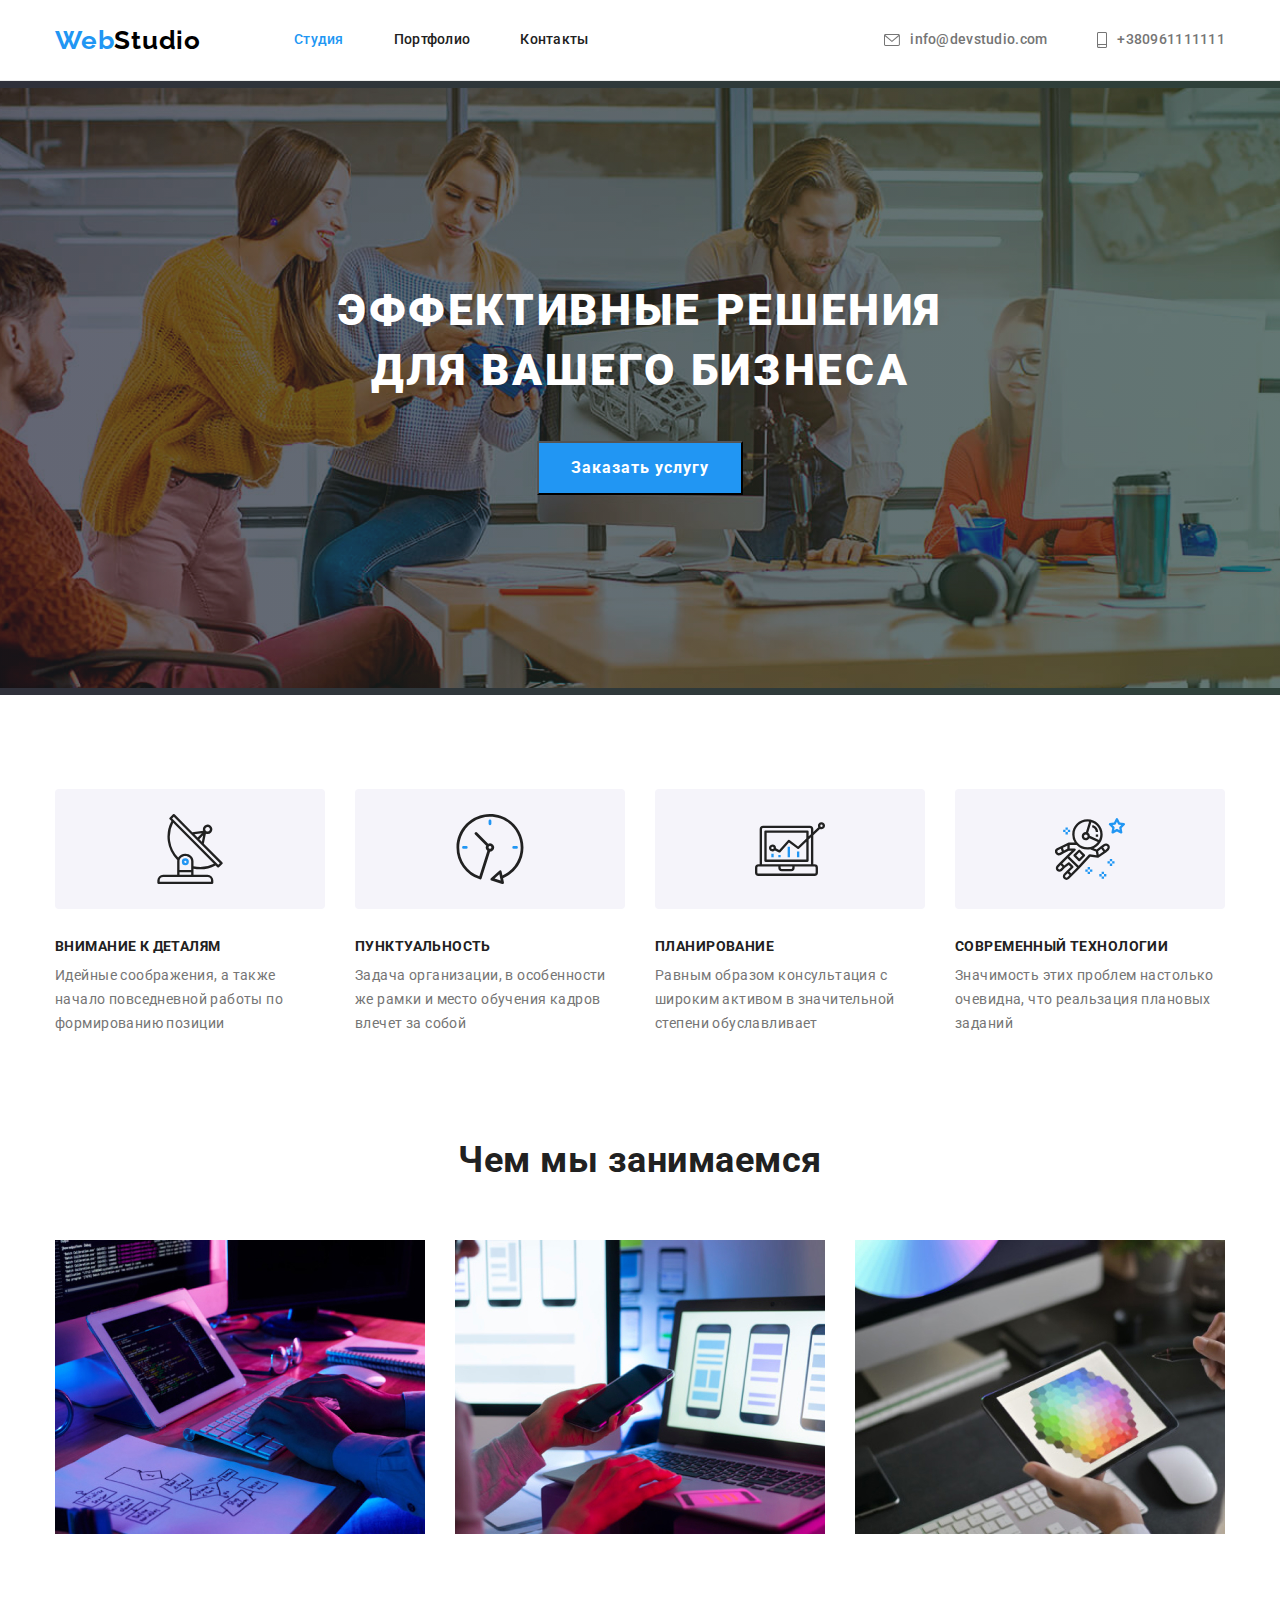
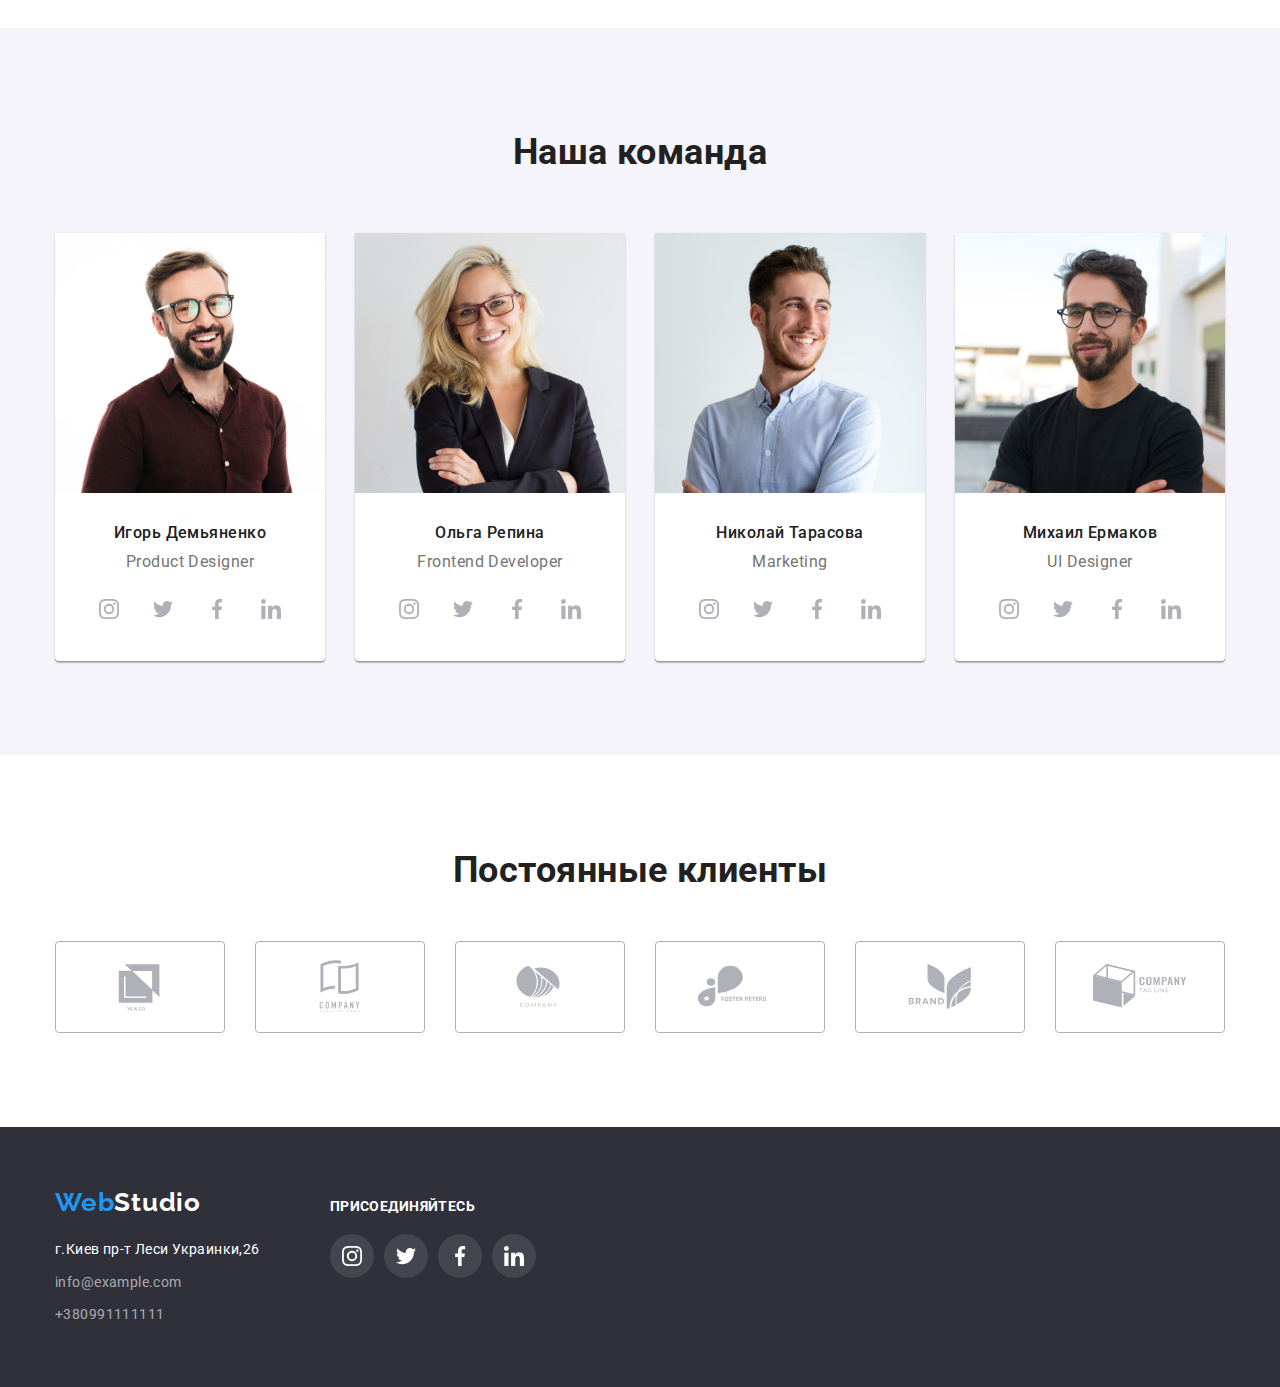
==== index.html @ 63333913 "создал 5-й" ====
<!DOCTYPE html>
<html lang="ru">

<head>
    <meta charset="UTF-8">
    <meta http-equiv="X-UA-Compatible" content="IE=edge">
    <meta name="viewport" content="width=device-width, initial-scale=1.0">
    <title>WebStudio</title>
    <link rel="preconnect" href="https://fonts.googleapis.com">
    <link rel="preconnect" href="https://fonts.gstatic.com" crossorigin>
    <link
        href="https://fonts.googleapis.com/css2?family=Raleway:wght@700&family=Roboto:wght@400;500;700;900&display=swap"
        rel="stylesheet">
    <link rel="stylesheet" href="https://cdn.jsdelivr.net/npm/modern-normalize@1.1.0/modern-normalize.min.css">
    <link rel="stylesheet" href="./CSS/styles.css">
</head>

<body>
    <header class="header">
        <div class="container page-header">
            <nav class="nav">
                <a href="./index.html" class="logo" class="link"><span class="logo-accept">Web</span><span>Studio</span>
                </a>
                <ul class="nav-list-list" class="list-list">
                    <li class=" nav-item">
                        <a class="nav-link current link" href="./index.html" class="link">Студия</a></li>
                    <li class="nav-item">
                        <a class="nav-link link" href="./portfolio.html" class="link">Портфолио</a></li>
                    <li class="nav-item">
                        <a class="nav-link link" href="" class="link">Контакты</a></li>
                </ul>
            </nav>

            <ul class="header-contact-list">
                <li class="header-contact-item">
                    <a class="header-mail link" href="maito:info@devstudio.com" class="link">
                        <svg class="thumb-icons" width="16" height="12">
                            <use class="thumb-icons-list" href="./images/icons.svg#icon-envelope-hover">
                            </use>
                        </svg>
                        info@devstudio.com
                    </a>
                </li>
                <li class="header-contact-item">
                    <a class="header-phone link" href="tel:+380961111111" class="link">
                        <svg class="thumb-icons" width="10" height="16">
                            <use class="thumb-icons-list" href="./images/icons.svg#icon-smartphone"></use>
                        </svg>
                        +380961111111
                    </a>
                </li>
            </ul>
        </div>
    </header>
    <main class="main">
        <section class="hero">
            <div class="container">
                <h1 class="hero-title">ЭФФЕКТИВНЫЕ РЕШЕНИЯ<br> ДЛЯ ВАШЕГО БИЗНЕСА</h1>
                <button class=" hero-button" type="button">Заказать услугу</button>
            </div>
        </section>
        <section class="section">
            <div class="container">
                <h2 hidden>Наши преимущества</h2>
                <ul class="features-list list">
                    <li class="feature-item">
                        <div class="feature-thumb">
                            <svg class="feature-icons" width="70" height="70">
                                <use href="./images/icons.svg#icon-antenna"></use>
                            </svg>
                        </div>
                        <h3 class=" features-title">ВНИМАНИЕ К ДЕТАЛЯМ</h3>
                        <p class="feature-text">Идейные соображения, а также начало повседневной
                            работы по
                            формированию
                            позиции</p>
                    </li>
                    <li class="feature-item">
                        <div class="feature-thumb">
                            <svg class="feature-icons" width="70" height="70">
                                <use href="./images/icons.svg#icon-clock"></use>
                            </svg>
                        </div>
                        <h3 class="features-title">
                            ПУНКТУАЛЬНОСТЬ</h3>
                        <p class="feature-text">Задача организации, в особенности же рамки и место
                            обучения
                            кадров
                            влечет
                            за собой</p>
                    </li>
                    <li class="feature-item">
                        <div class="feature-thumb">
                            <svg class="feature-icons" width="70" height="70">
                                <use href="./images/icons.svg#icon-diagram"></use>
                            </svg>
                        </div>
                        <h3 class="features-title">
                            ПЛАНИРОВАНИЕ
                        </h3>
                        <p class="feature-text">Равным образом консультация с широким активом в
                            значительной
                            степени
                            обуславливает</p>
                    </li>
                    <li class="feature-item">
                        <div class="feature-thumb">
                            <svg class="feature-icons" width="70" height="70">
                                <use href="./images/icons.svg#icon-astronaut"></use>
                            </svg>
                        </div>
                        <h3 class="features-title">СОВРЕМЕННЫЙ
                            ТЕХНОЛОГИИ</h3>
                        <p class="feature-text">Значимость этих проблем настолько очевидна, что
                            реальзация
                            плановых
                            заданий
                        </p>
                    </li>
                </ul>
            </div>

        </section>
        <section class="section services">
            <div class="container">
                <h2 class="services-title">Чем мы занимаемся</h2>
                <ul class="services-list list">
                    <li class="services-item">
                        <img class="services-pic" src="./images/img (1).jpg" alt="Программирование" width="370">
                    </li>
                    <li class="services-item">
                        <img class="services-pic" src="./images/img (2).jpg" alt="Мобильные приложения" width="370">
                    </li>
                    <li class="services-item">
                        <img class="services-pic" src="./images/img (3).jpg" alt="Графический дизайн" width="370">
                    </li>
                </ul>
            </div>
        </section>
        <section class="team section">
            <div class="container">
                <h2 class="team-title">Наша команда</h2>
                <ul class="team-list list">
                    <li class="team-iteam">
                        <img class="team-pic" src="./images/img (4).jpg" alt="Игорь Демьяненко" width="270">
                        <div class="worker">
                            <h3 class="team-names">Игорь Демьяненко</h3>
                            <p class="team-text">Product Designer</p>
                            <ul class="worker-media">
                                <li class="worker-media-list">
                                    <a class="worker-media-list-icon" href="">
                                        <svg class="worker-icon" width="20" height="20">
                                            <use href="./images/icons.svg#icon-instagram-2-3"></use>
                                        </svg> </a> </li>
                                <li class="worker-media-list">
                                    <a class="worker-media-list-icon" href="">
                                        <svg class="worker-icon" width="20" height="20">
                                            <use href="./images/icons.svg#icon-twitter"></use>
                                        </svg>
                                    </a>
                                </li>
                                <li class="worker-media-list">
                                    <a class="worker-media-list-icon" href="">
                                        <svg class="worker-icon" width="20" height="20">
                                            <use href="./images/icons.svg#icon-facebook-1"></use>
                                        </svg>
                                    </a>
                                </li>
                                <li class="worker-media-list">
                                    <a class="worker-media-list-icon" href="">
                                        <svg class="worker-icon" width="20" height="20">
                                            <use href="./images/icons.svg#icon-linkedin"></use>
                                        </svg>
                                    </a>
                            </ul>
                        </div>
                    </li>
                    <li class="team-iteam">
                        <img class="team-pic" src="./images/img (5).jpg" alt="Ольга Репина" width="270">
                        <div class="worker">
                            <h3 class="team-names">Ольга Репина</h3>
                            <p class="team-text">Frontend Developer</p>
                            <ul class="worker-media">
                                <li class="worker-media-list">
                                    <a class="worker-media-list-icon" href="">
                                        <svg class="worker-icon" width="20" height="20">
                                            <use href="./images/icons.svg#icon-instagram-2-3"></use>
                                        </svg>
                                    </a>
                                </li>
                                <li class="worker-media-list">
                                    <a class="worker-media-list-icon" href="">
                                        <svg class="worker-icon" width="20" height="20">
                                            <use href="./images/icons.svg#icon-twitter""></use>
                                        </svg>
                                    </a>
                                </li>
                                <li class=" worker-media-list">
                                                <a class="worker-media-list-icon" href="">
                                                    <svg class="worker-icon" width="20" height="20">
                                                        <use href="./images/icons.svg#icon-facebook-1"></use>
                                                    </svg>
                                                </a>
                                </li>
                                <li class="worker-media-list">
                                    <a class="worker-media-list-icon" href="">
                                        <svg class="worker-icon" width="20" height="20">
                                            <use href="./images/icons.svg#icon-linkedin""></use>
                                    </svg>
                                </a>
                                </li>
                            </ul>
                        </div>
                    
                    <li class=" team-iteam">
                                                <img class="team-pic" src="./images/img (6).jpg" alt="Николай Тарасова"
                                                    width="270">
                                                <div class="worker">
                                                    <h3 class="team-names">Николай Тарасова</h3>
                                                    <p class="team-text">Marketing</p>
                                                    <ul class="worker-media">
                                                        <li class="worker-media-list">
                                                            <a class="worker-media-list-icon" href="">
                                                                <svg class="worker-icon" width="20" height="20">
                                                                    <use href="./images/icons.svg#icon-instagram-2-3">
                                                                    </use>
                                                                </svg>
                                                            </a>
                                                        </li>
                                                        <li class="worker-media-list">
                                                            <a class="worker-media-list-icon" href="">
                                                                <svg class="worker-icon" width="20" height="20">
                                                                    <use href="./images/icons.svg#icon-twitter""></use>
                                        </svg>
                                    </a>
                                </li>
                                <li class=" worker-media-list">
                                                                        <a class="worker-media-list-icon" href="">
                                                                            <svg class="worker-icon" width="20"
                                                                                height="20">
                                                                                <use
                                                                                    href="./images/icons.svg#icon-facebook-1">
                                                                                </use>
                                                                            </svg>
                                                                        </a>
                                                        </li>
                                                        <li class="worker-media-list">
                                                            <a class="worker-media-list-icon" href="">
                                                                <svg class="worker-icon" width="20" height="20">
                                                                    <use href="./images/icons.svg#icon-linkedin""></use>
                                    </svg>
                                </a>
                            </ul>
                        </div>
                    </li>
                    <li class=" team-iteam">
                                                                        <img class="team-pic" src="./images/img (7).jpg"
                                                                            alt="Михаил Ермаков" width="270">
                                                                        <div class="worker">
                                                                            <h3 class="team-names">Михаил Ермаков</h3>
                                                                            <p class="team-text">UI Designer</p>
                                                                            <ul class="worker-media">
                                                                                <li class="worker-media-list">
                                                                                    <a class="worker-media-list-icon"
                                                                                        href="">
                                                                                        <svg class="worker-icon"
                                                                                            width="20" height="20">
                                                                                            <use
                                                                                                href="./images/icons.svg#icon-instagram-2-3">
                                                                                            </use>
                                                                                        </svg>
                                                                                    </a>
                                                                                </li>
                                                                                <li class="worker-media-list">
                                                                                    <a class="worker-media-list-icon"
                                                                                        href="">
                                                                                        <svg class="worker-icon"
                                                                                            width="20" height="20">
                                                                                            <use href="./images/icons.svg#icon-twitter""></use>
                                        </svg>
                                    </a>
                                </li>
                                <li class=" worker-media-list">
                                                                                                <a class="worker-media-list-icon"
                                                                                                    href="">
                                                                                                    <svg class="worker-icon"
                                                                                                        width="20"
                                                                                                        height="20">
                                                                                                        <use
                                                                                                            href="./images/icons.svg#icon-facebook-1">
                                                                                                        </use>
                                                                                                    </svg>
                                                                                                </a>
                                                                                </li>
                                                                                <li class="worker-media-list">
                                                                                    <a class="worker-media-list-icon"
                                                                                        href="">
                                                                                        <svg class="worker-icon"
                                                                                            width="20" height="20">
                                                                                            <use
                                                                                                href="./images/icons.svg#icon-linkedin">
                                                                                            </use>
                                                                                        </svg>
                                                                                    </a>
                                                                            </ul>
                                                                        </div>
                                                        </li>
                                                    </ul>
                                                </div>
        </section>
        <section class="clients">
            <div class="container">
                <h2 class="clients-title">Постоянные клиенты</h2>
                <ul class="clients-list">
                    <li class="clients-logo">
                        <a class="clients-logo-icon" href="">
                            <svg class="clients-logo-icons" width="106" height="60">
                                <use href="./images/icons.svg#icon-Logo-1"></use>
                            </svg>
                        </a>
                    </li>
                    <li class="clients-logo">
                        <a class="clients-logo-icon" href="">
                            <svg class="clients-logo-icons" width="106" height="60">
                                <use href="./images/icons.svg#icon-Logo-2"></use>
                            </svg>
                        </a>
                    </li>

                    <li class="clients-logo">
                        <a class="clients-logo-icon" href="">
                            <svg class="clients-logo-icons" width="106" height="60">
                                <use href="./images/icons.svg#icon-Logo-3"></use>
                            </svg>
                        </a>
                    </li>
                    <li class="clients-logo">
                        <a class="clients-logo-icon" href="">
                            <svg class="clients-logo-icons" width="106" height="60">
                                <use href="./images/icons.svg#icon-Logo-4"></use>
                            </svg>
                        </a>
                    </li>
                    <li class="clients-logo">
                        <a class="clients-logo-icon" href="">
                            <svg class="clients-logo-icons" width="106" height="60">
                                <use href="./images/icons.svg#icon-Logo-5"></use>
                            </svg>
                        </a>
                    </li>
                    <li class="clients-logo">
                        <a class="clients-logo-icon" href="">
                            <svg class="clients-logo-icons" width="106" height="60">
                                <use href="./images/icons.svg#icon-Logo-6"></use>
                            </svg>
                        </a>
                    </li>
                </ul>
            </div>
        </section>
    </main>
    <footer class="footer">
        <div class="container footer-container">
            <div class="adress">
                <a class="footer-logo" href="./index.html" class="logo"><span class="logo-accept">Web</span><span
                        class="Studio">Studio</span>
                </a>
                <address class="footer-adress">
                    <ul class="footer-list">
                        <li class="footer-item">
                            <a class="footer-adress-link"
                                href="https://www.google.com/maps/search/%D0%BF%D1%80%D0%BE%D1%81%D0%BF%D0%B5%D0%BA%D1%82+%D0%BB%D0%B5%D1%81%D0%B8+%D1%83%D0%BA%D1%80%D0%B0%D0%B8%D0%BD%D0%BA%D0%B8+26/@50.4728094,30.4184101,12z/data=!3m1!4b1">г.Киев
                                пр-т Леси Украинки,26
                            </a>
                        </li>
                        <li class="footer-item">
                            <a class="footer-mail-link" href="mailto:info@example.com">info@example.com
                            </a>
                        </li>
                        <li class="footer-item"><a class="footer-tel-link" href="tel:+380991111111">+380991111111</a>
                        </li>
                    </ul>
                </address>
            </div>
            <div class="social-footer">
                <h3 class="footer-join">ПРИСОЕДИНЯЙТЕСЬ </h3>
                <ul class="socials-footer-list">
                    <li class="social-footer-iteam">
                        <a class="social-footer-link link" href="">
                            <svg class="footer-icon" width="20" height="20">
                                <use href="./images/icons.svg#icon-instagram-2-4"></use>
                            </svg>
                        </a>
                    </li>
                    <li class="social-footer-iteam">
                        <a class="social-footer-link link" href="">
                            <svg class="footer-icon" width="20" height="20">
                                <use href="./images/icons.svg#icon-twitter-1-5"></use>
                            </svg>
                        </a>
                    </li>
                    <li class="social-footer-iteam">
                        <a class="social-footer-link link" href="">
                            <svg class="footer-icon" width="20" height="20">
                                <use href="./images/icons.svg#icon-facebook"></use>
                            </svg>
                        </a>
                    </li>
                    <li class="social-footer-iteam ">
                        <a class="social-footer-link link" href="">
                            <svg class="footer-icon" width="20" height="20">
                                <use href="./images/icons.svg#icon-linkedin-1-4"></use>
                            </svg>
                        </a>
                    </li>
                </ul>
            </div>
        </div>
    </footer>
</body>

</html>
---- CSS/styles.css ----
:root{
        /* Основные шрифты */
        --main-font: 'Roboto', sans-serif;
        --secondary-font: 'Raleway', sans-serif;

        /* Цвет текста */
        --primary-text-color: #212121;
        --secondary-text-color: #757575;
        --white-text-color: #ffffff;
        --footer-contacts-text: rgba(255, 255, 255, 0.6);
        --accent-text-color: #2196f3;

        /* Цвет фона */
        --background-color: #ffffff;
        --secondary-backgraund-color: #f5f4fa;
        --dark-background-color: #2f303a;
        --card-border: 1px solid #eeeeee;
        --card-list-gap: 15px;
    }


body {
   font-family: var(--main-font);
   font-size: 16px;
   line-height: 1.19;
   letter-spacing: 0.03em;
   color: var(--primary-text-color);
   background-color: var(--background-color);
}
.link:hover{
    color: var(--accent-text-color);
}

.container{
width: 1200px;
margin-right:auto;
margin-left: auto;
padding: 0 15px;
}

.hero{
    text-align: center;
    background-color: #2F303A;
    padding-top: 200px;
    padding-bottom: 200px;
    background-image: linear-gradient(to right, rgba(47, 48, 58, 0.4), rgba(47, 92, 58, 0.4)),
    url(../images/background.jpg);
    background-repeat: no-repeat;
    background-position: 50% 50%;
    max-width: 1600px;
    margin: 0 auto;
    background-size: auto;

}
p,
h1,
h2,
h3,
h4,
h5,
h6{
    margin: 0;
}
ul,
ol{
    margin: 0;
    padding: 0;    
    list-style: none;
}
.link:focus{
    color: var(--accent-text-color);
    ;
}
.link{
    text-decoration: none;
    }
  
.logo {
    font-family: Raleway;
    font-weight: 700;
    font-size: 26px;
    line-height: 1.19;
    text-decoration: none;
    letter-spacing: 0.03em;
   
    
    
}
.section{
    padding-top: 94px;
    padding-bottom: 94px;
}


.nav-link {
padding-top: 32px;
padding-bottom: 32px;
display: block;


color: var(--primary-text-color);

font-weight: 500;
font-size: 14px;
line-height: 1.14;
letter-spacing: 0.02em;


}

.current {
    color: var(--accent-text-color);
}

/* Контакты в хедере */
.header-phone,
.header-mail {
    font-weight: 500;
    font-size: 14px;
    line-height: 1.14;
    letter-spacing: 0.02em;
    color: var(--secondary-text-color);
    list-style-type: none;
    
}
.logo-accept{
    color: var(--accent-text-color);
}
.header-phone.link:hover
.header-phone.link:focus{
    color: var(--accent-text-color) ;
}
.hero-title {
    text-align: center;
    font-weight: 900;
    font-size: 44px;
    line-height: 1.36;

    /* or 136% */
    letter-spacing: 0.06em;
    

    color: #FFFFFF;
    margin-bottom: 40px;
}


.hero-button {
    font-family: inherit;
    font-weight: 700;
    font-size: 16px;
    line-height: 1.87;
    align-items: center;
    letter-spacing: 0.06em;
    color: var(--white-text-color);
    background-color: var(--accent-text-color);
    cursor: pointer;
    padding: 10px 32px;
    
    
   
}

.hero-button:hover {
    background-color: #188ce8;
    
}



.features-title {
   margin-bottom: 10px;
   margin-top: 0px;
   font-style: normal;
   font-weight: 700;
   font-size: 14px;
   line-height: 1.14;
   letter-spacing: 0.03em;
   text-transform: uppercase;

   
    color: var(--primary-text-color);
}

.feature-text {
    font-family: Roboto;
    font-style: normal;
    font-weight: normal;
    font-size: 14px;
    line-height: 1.71;
    /* or 171% */

    letter-spacing: 0.03em;

    

    color: var(--secondary-text-color);
}

.services-title,
.team-title {
    font-weight: 700;
    font-size: 36px;
    line-height: 1.67;
    text-align: center;
    color: var(--primary-text-color);
    margin-bottom: 50px;
}

.team-names {
    font-weight: 500;
    font-size: 16px;
    line-height: 1.19;
    text-align: center;
    letter-spacing: 0.03em;
}

.team-text {
    font-size: 16px;
    line-height: 19px;
    text-align: center;
    color: var(--secondary-text-color);
    letter-spacing: 0.03em;
    margin-bottom: 16px;
    margin-top: 10px;

}

/* Страница портфолио main */
/* Фильтр кнопки*/
.filter-button {
    padding: 6px 22px;
    border-radius: 4px;
    border: 0;
    font-family: inherit;
    font-weight: 500;
    font-size: 16px;
    line-height: 1.62;
    color: var(--primary-text-color);
    background-color: #f5f4fa;
    cursor: pointer;
    
}

.filter-button:hover,
.filter-button:focus {
    color: var(--white-text-color);
    background-color: var(--accent-text-color);
    box-shadow: 0px 3px 1px rgba(0, 0, 0, 0.1), 0px 1px 2px rgba(0, 0, 0, 0.08),
    0px 2px 2px rgba(0, 0, 0, 0.12);
}

/* Секция projects" */
.projects-title {
    font-weight: 700;
    font-size: 18px;
    line-height: 2;
    letter-spacing: 0.06em;
    color: var(--primary-text-color);
    margin-bottom: 4px;
    margin-top: 0px;
}

.projects-text {
    font-size: 16px;
    line-height: 1.87;
    color: var(--secondary-text-color);
}

.projects-title:hover,
.projects-text:hover,
.projects-title:focus,
.projects-text:focus {
    color: var(--accent-text-color);
}

.footer{
    background-color: #2F303A;
    padding-top: 60px;
    padding-bottom: 60px;
   
}
.footer-logo{
   font-family: Raleway;
   font-style: normal;
   font-weight: bold;
   font-size: 26px;
   line-height: 1.19;
   /* identical to box height */

   letter-spacing: 0.03em;
   text-decoration: none;
   
}
.footer-list{
    list-style: none;
}
.footer-item {
    font-size: 14px;
    line-height: 1.71;
    letter-spacing: 0.03em;

}
.footer-adress-link {
    font-family: Roboto;
    font-style: normal;
    font-weight: 400;
    font-size: 14px;
    line-height: 1.71;
    /* or 171% */

    letter-spacing: 0.03em;

    color: #FFFFFF;
    text-decoration: none;


}
.footer-mail-link {
   font-size: 14px;
   line-height: 1.71;
   letter-spacing: 0.03em;
   color: rgba(255, 255, 255, 0.6);
   text-decoration: none;
}
.footer-tel-link{
font-size: 14px;
line-height: 1.71;
letter-spacing: 0.03em;
color: rgba(255, 255, 255, 0.6);
text-decoration: none;


}
span{
    color: #000;
     var(--white-text-color)
}
.link{
   text-decoration: none;
}
.Studio{
    color: #FFFFFF;
}
.footer-adress{
    font-style: normal;
}
.header-contact-list{
    display: flex;
    
    margin-left: auto;
}
.projects-item-list
{
    list-style-type: none;
}
.nav-list-list{
    list-style-type: none;
    margin: 0px;
    padding: 0px;
    display: flex;
    margin-left: 93px;
    
}
.nav-list-list .nav-item{
    margin-right: 50px;
}
.nav-list-list .nav-item:last-child{
    margin-right: 0px;
}

.header-contact-list .header-contact-item + .header-contact-item{
    margin-left: 50px;
}
.nav{
    display: flex;
    align-items: center;
}

.header {
    border-bottom: 1px solid #ececec;
    

}
.page-header{
    display: flex;
    align-items: center;
    
}

.features-list{
    display: flex;
   
    
}
.services-list{
    display: flex;
}
.team-list{
   display: flex;
     
}
.services-item{
    margin-right: 30px;
}
.services-item:last-child{
    margin-right: 0px;
}
.team-iteam {
    margin-right: 30px;
    margin-left: 0px;
    background-color: #fff;
    box-shadow: 0px 1px 3px rgb(0 0 0 / 12%), 0px 1px 1px rgb(0 0 0 / 14%), 0px 2px 1px rgb(0 0 0 / 20%);
    border-radius: 0px 0px 4px 4px;
    

}
.flex-elements{
    display: flex;
}


.projects-item {
    margin-right: 30px;
    margin-bottom: 30px;
    }

.projects-item:nth-child(3n) {
    margin-right: 0;
}
.filter-list {
    display: flex;
    justify-content: center;
    margin-bottom: 50px;
    
}

.feature-item{
    margin-right: 30px;
    width: 270px;
}

.feature-item:last-child{
    margin-right: 0px;
}
.services{
    padding-top: 0;
}
img{
    display: block;
    max-width: 100%;
    height: auto;
}
.team{
    background-color: #F5F4FA;
}
.team-iteam:last-child{
    margin-right: 0px
}
.projects{
    display: flex;
    flex-wrap: wrap;
}
.worker{
    padding-top: 30px;
    padding-bottom: 30px;
}

.team-names {
    
    text-align: center;
}
.footer-item{
    margin-bottom: 9px;
}
.footer-item:last-child{
    margin-bottom: 0px;
}
footer a.footer-logo {
    display: block;

    margin-bottom: 20px;
    margin-right: 0;
}
.filter-iteam{
    margin-right: 8px;
}

.projects-item:nth-last-child(-n+3){
    margin-bottom: 0px;
}
.thumb-icons {
    margin-right: 10px;
    fill: currentColor;
}
.thumb {
    display: flex;
    align-items: center;
    padding-left: 100px;
    padding-right: 100px;
    margin-top: 0px;
    margin-bottom: 30px;
    background: #F5F4FA;
    border-radius: 4px;
    width: 270px;
    height: 120px;
    left: 1115px;

}
.thumb-icons {
    justify-content: center;
}


.footer-join{
  font-family: 'Roboto';
  font-style: normal;
  font-weight: 700;
  font-size: 14px;
  line-height: 1.1;
  letter-spacing: 0.03em;
  margin-bottom: 20px;
  color: #FFFFFF;
  text-transform: uppercase;
  
}

.worker-media-list:last-child{
    margin-right: 0;
}
.worker-media-list{
    width: 44px;
    height: 44px;
    margin-right: 10px;
    
}
.worker-media{
    display: flex;
    justify-content: center;
    padding-bottom: 30px;
    width: 100%;
    border-radius: 50%;
    background-position: center;
    background-size: 20px;
    padding: 0;
    }

.worker{
    padding-top: 30px;
}
.clients {
    text-align: center;
    padding-top: 94px;
    padding-bottom: 94px;
}
.clients-list {
    display: flex;
    justify-content: center;
    padding-left: 0;
    margin-top: 0;
    margin-bottom: 0;
}

.clients-logo {
    width: 170px;
    height: 92px;
    margin-right: 30px;
    list-style: none;
}

.clients-logo:last-child {
    margin: 0;
}

.clients-logo-icon {
    display: flex;
    align-items: center;
    justify-content: center;
    border: 1px solid #afb1b8;
    border-radius: 4px;
    width: 100%;
    height: 100%;
    fill: #afb1b8;
}

.clients-logo-icon:hover ,
.clients-logo-icon:focus {
  fill: var(--accent-text-color);
  border: 1px solid var(--accent-text-color);
  border-color: var(--accent-text-color);
}

.clients-logo:focus {
    fill: var(--accent-text-color);
  border: 1px solid var(--accent-text-color);
  border-color: var(--accent-text-color);
}
.clients-title{
       margin-bottom: 50px;
       font-weight: 700;
       font-size: 36px;
       line-height: 1.17;
}
.worker-media-list:hover
.worker-media-list:focus{
  background-color: #2196f3;
  border-radius: 50%;
}

  


.projects-link.link:hover,
.projects-link.link:focus{
    box-shadow: 0px 3px 1px rgba(0, 0, 0, 0.1), 0px 1px 2px rgba(0, 0, 0, 0.08),
    0px 2px 2px rgba(0, 0, 0, 0.12);
}


.social-footer {
    
    margin-left: 70px;
    
    
}
.socials-footer-list {
    display: flex;
    align-items: center;
    justify-content: center;
    margin: 0;
    padding: 0;
    list-style-type: none;
}
.social-footer-iteam {
    display: flex;
    padding: 0px;
    border: none;
    width: 44px;
    height: 44px;
    border-radius: 50%;
    background-color: rgb(255, 255, 255, 10%);
    justify-content: center;
    align-items: center;
}
.social-footer-iteam:not(:last-child) {
    margin-right: 10px;
}
.social-footer-link {
    display: flex;
}
.link {
    text-decoration: none;
}


.social-footer-iteam:hover,
.social-footer-iteam:focus {
 background-color: var(--accent-text-color);
 }
 
  
  
 
.worker-media-list-icon:hover,
.worker-media-list-icon:focus{
    background-color: var(--accent-text-color);
    border: none;
    border-radius: 50%;
   
    
}

.header-mail.link{
display: flex;
align-items: center;
}
.header-phone.link{
 display: flex;
 align-items: center;   
}
.feature-thumb{
     display: flex;
    align-items: center;
    margin-bottom: 30px;
    background: #F5F4FA;
    border-radius: 4px;
    width: 270px;
    height: 120px;
    justify-content: center;
}
.worker-media-list-icon{
    display: flex;
    width: 100%;
    height: 100%;
    border-radius: 50%;
    align-items:center ;
    justify-content: center;
}
.footer-container{
    display: flex;
    align-items: baseline;
}
.projects-link.link{
    display: block;
    
}
.card{
    border: 1px solid var(--card-border);
    padding: 20px 24px;
}
.worker-icon{
    fill: #AFB1B8;
}

.worker-media-list-icon:hover .worker-icon,
.worker-media-list-icon:focus .worker-icon
{
    fill:#FFFFFF;
}
.footer-icon{
fill: 
#FFFFFF;
}
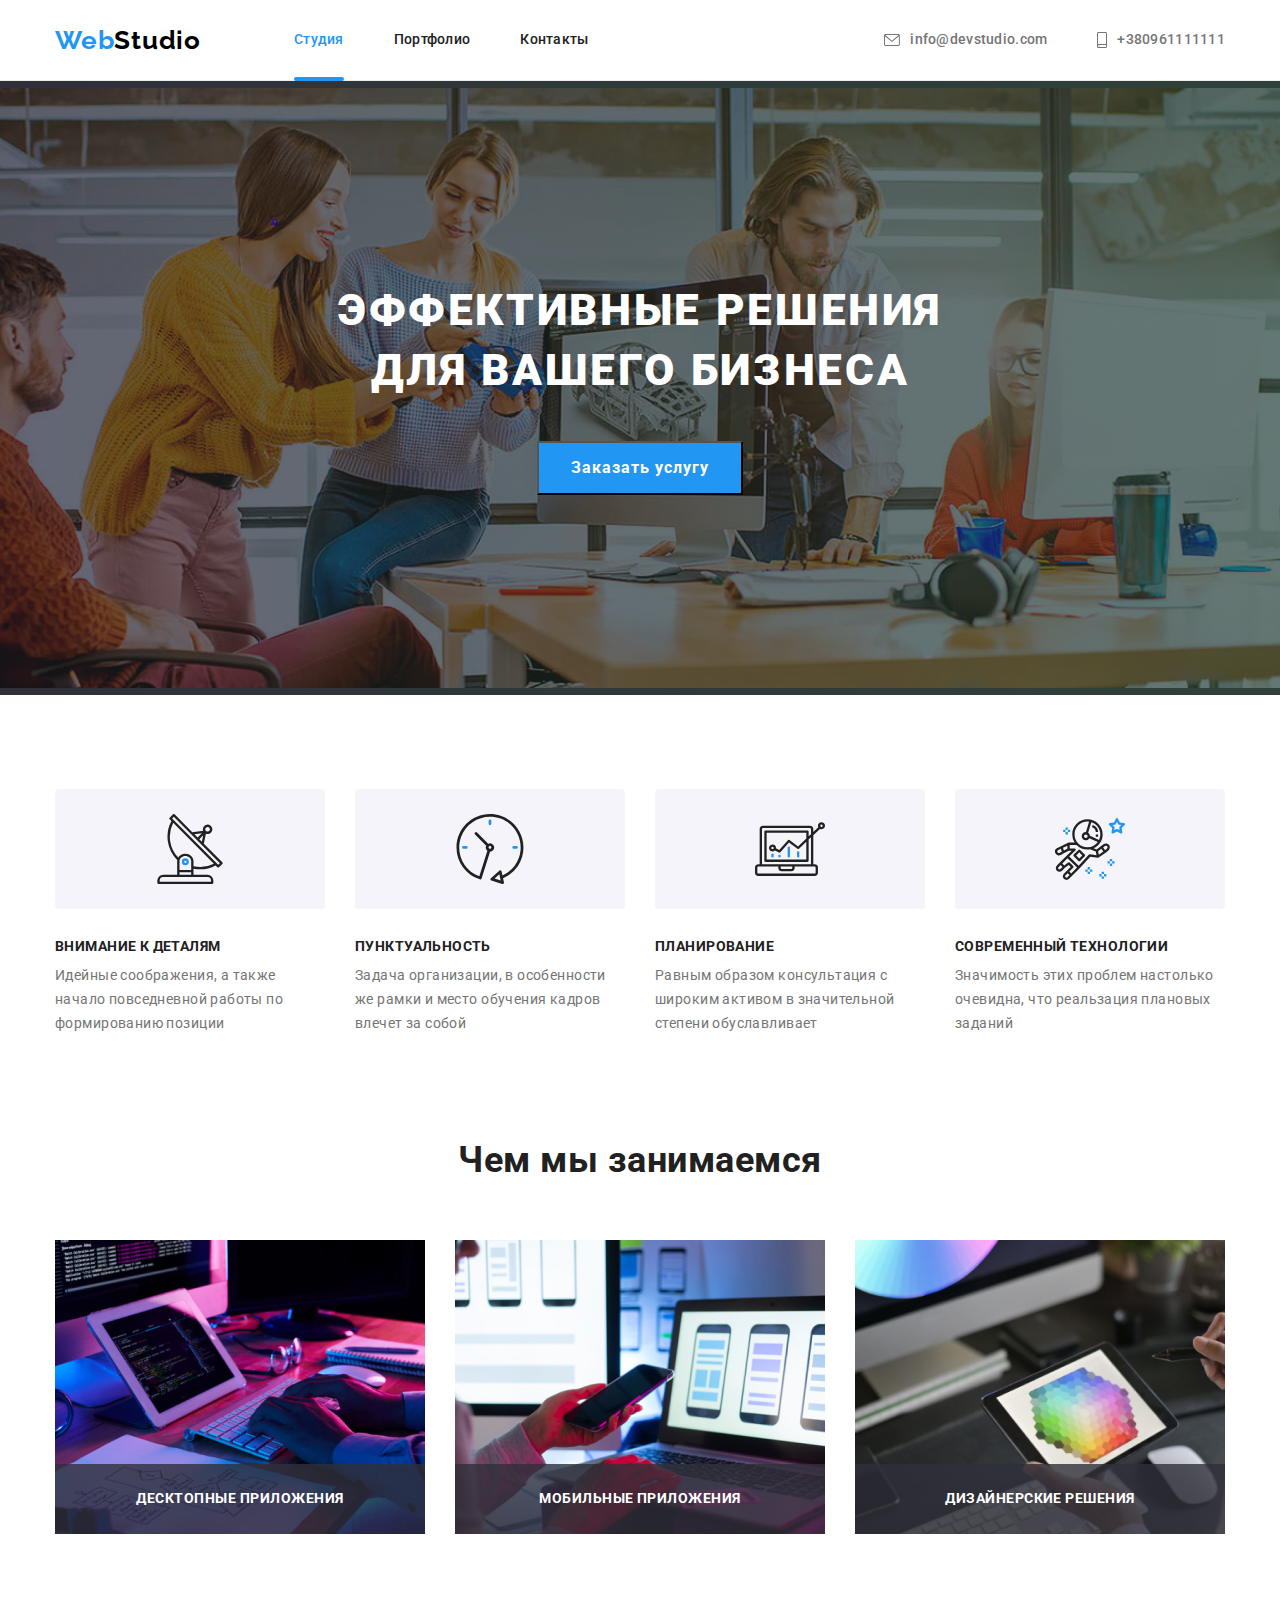
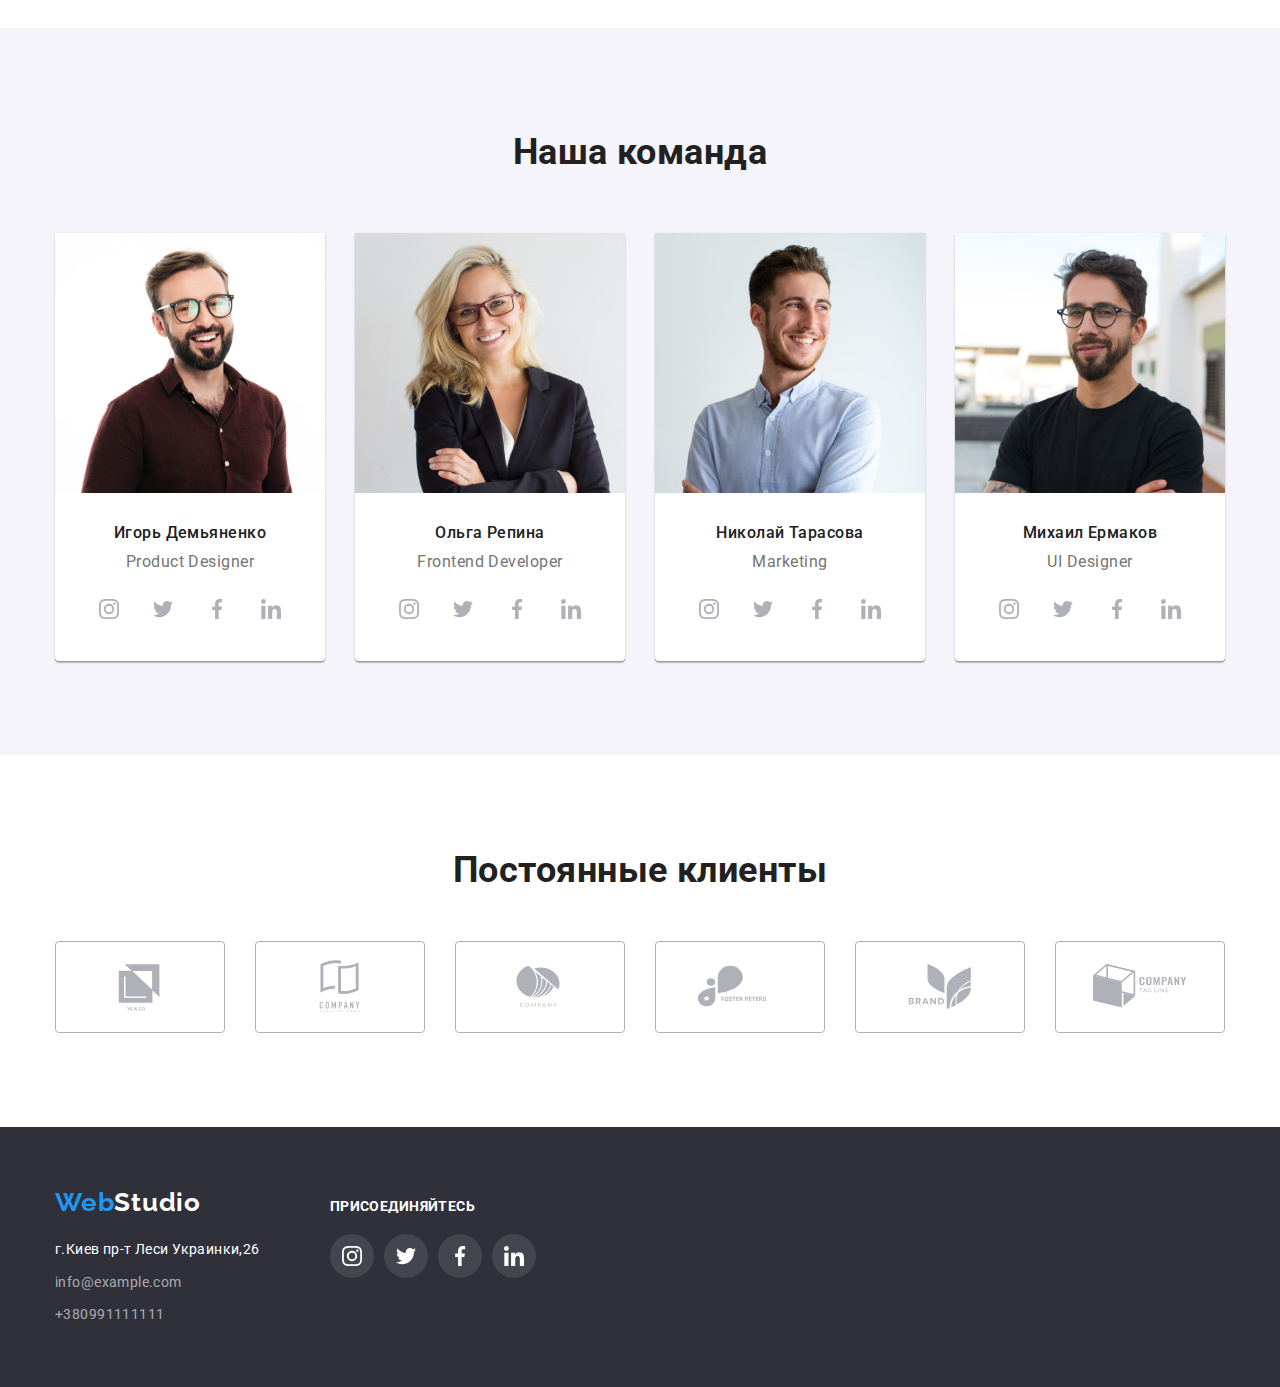
==== commit 0e53bf6e: "Сделал позиционирование" ====
--- a/index.html
+++ b/index.html
@@ -23,7 +23,7 @@
                 </a>
                 <ul class="nav-list-list" class="list-list">
                     <li class=" nav-item">
-                        <a class="nav-link current link" href="./index.html" class="link">Студия</a></li>
+                        <a class="nav-link current link" href="./index.html">Студия</a></li>
                     <li class="nav-item">
                         <a class="nav-link link" href="./portfolio.html" class="link">Портфолио</a></li>
                     <li class="nav-item">
@@ -127,12 +127,15 @@
                 <ul class="services-list list">
                     <li class="services-item">
                         <img class="services-pic" src="./images/img (1).jpg" alt="Программирование" width="370">
+                        <p class="services-text">Десктопные приложения</p>
                     </li>
                     <li class="services-item">
                         <img class="services-pic" src="./images/img (2).jpg" alt="Мобильные приложения" width="370">
+                        <p class="services-text">Мобильные приложения</p>
                     </li>
                     <li class="services-item">
                         <img class="services-pic" src="./images/img (3).jpg" alt="Графический дизайн" width="370">
+                        <p class="services-text"> Дизайнерские решения</p>
                     </li>
                 </ul>
             </div>
--- a/CSS/styles.css
+++ b/CSS/styles.css
@@ -380,10 +380,13 @@
 }
 
 .header {
-    border-bottom: 1px solid #ececec;
-    
-
-}
+ border-bottom: 1px solid 
+#ECECEC ;
+
+}
+    
+
+
 .page-header{
     display: flex;
     align-items: center;
@@ -723,3 +726,38 @@
 fill: 
 #FFFFFF;
 }
+.current{
+    position: relative;
+}
+ .current::after{
+      content: "";
+
+  position: absolute;
+  left: 0;
+  bottom: -1px;
+
+  display: block;
+  width: 100%;
+  height: 4px;
+  background-color: var(--accent-text-color);
+  border-radius: 2px;
+}
+.services-item{
+    position: relative;
+}
+.services-text {
+    display: flex;
+    justify-content: center;
+    align-items: center;
+    width: 100%;
+    position: absolute;
+    bottom: 0;
+    left: 0;
+    height: 70px;
+    font-weight: bold;
+    font-size: 14px;
+    line-height: 1.14;
+    text-transform: uppercase;
+    color: var(--background-color);
+    background-color: rgba(47, 48, 58, 0.8);
+}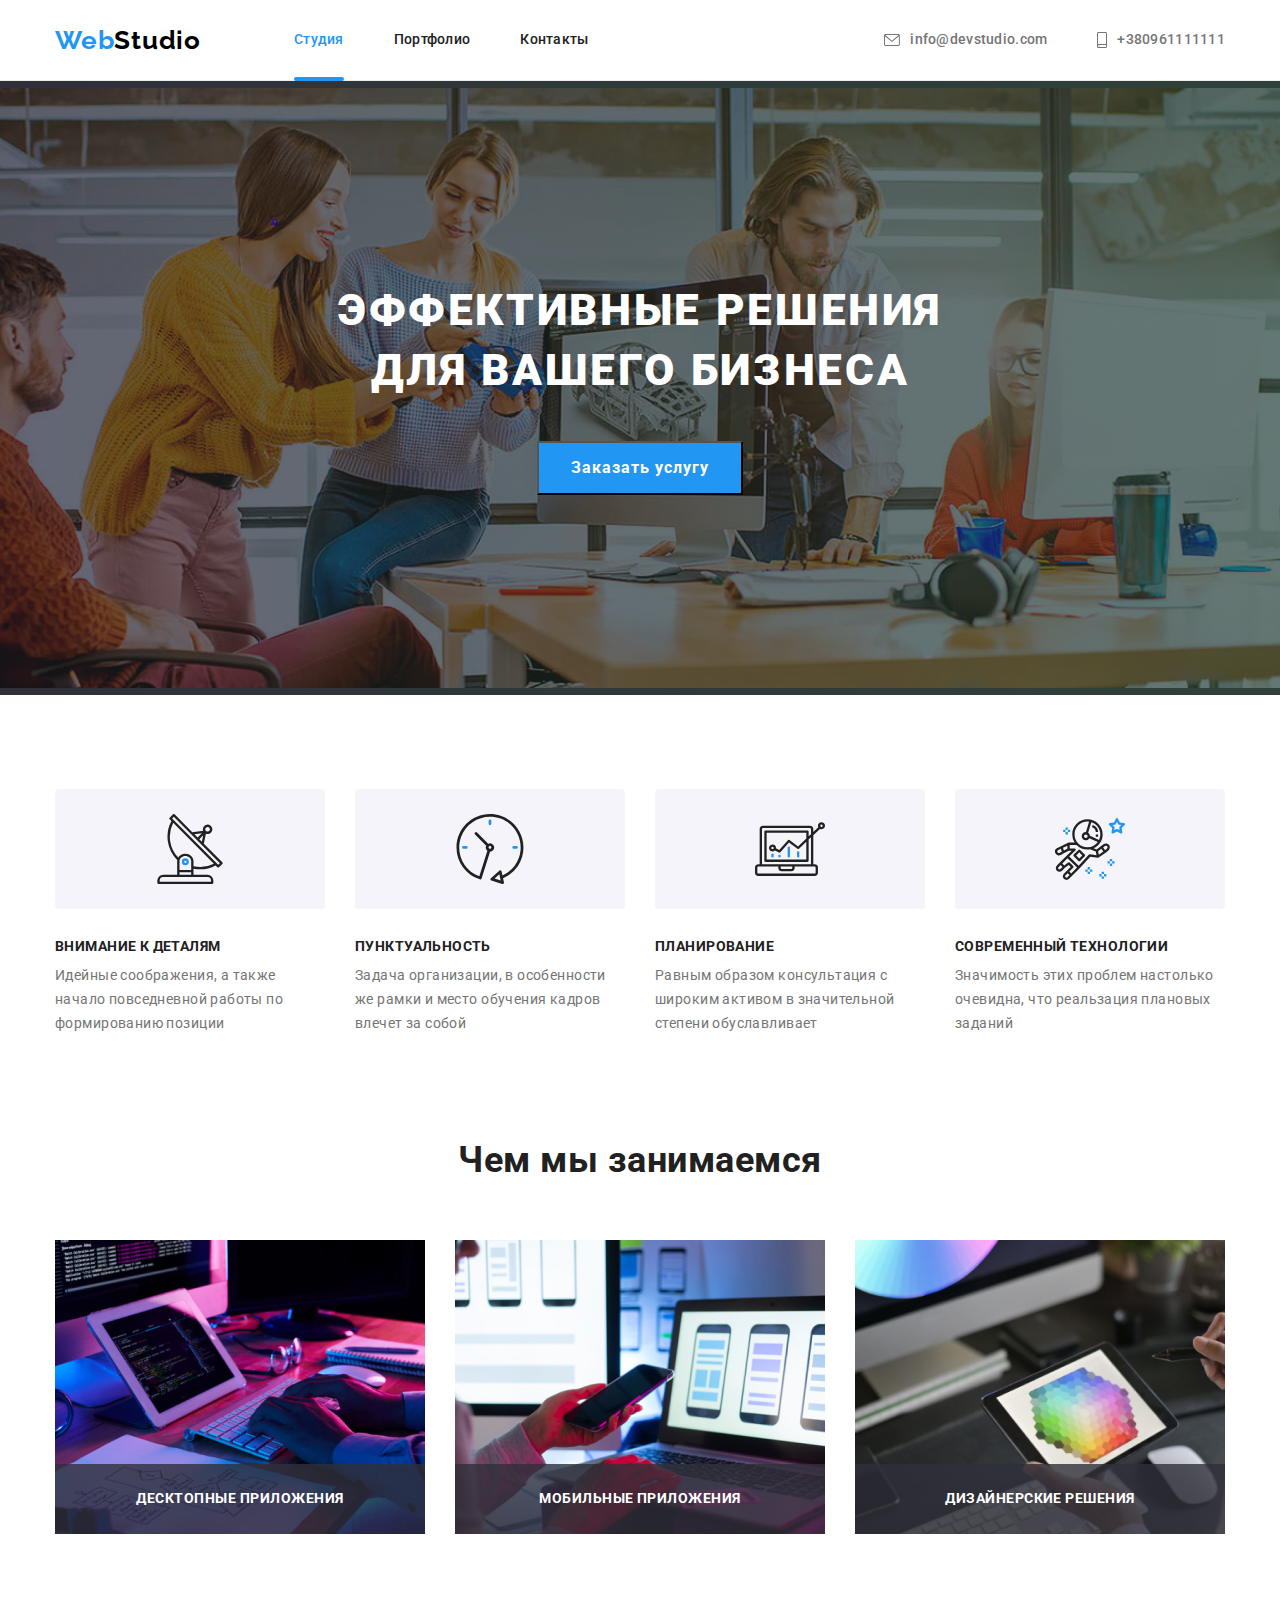
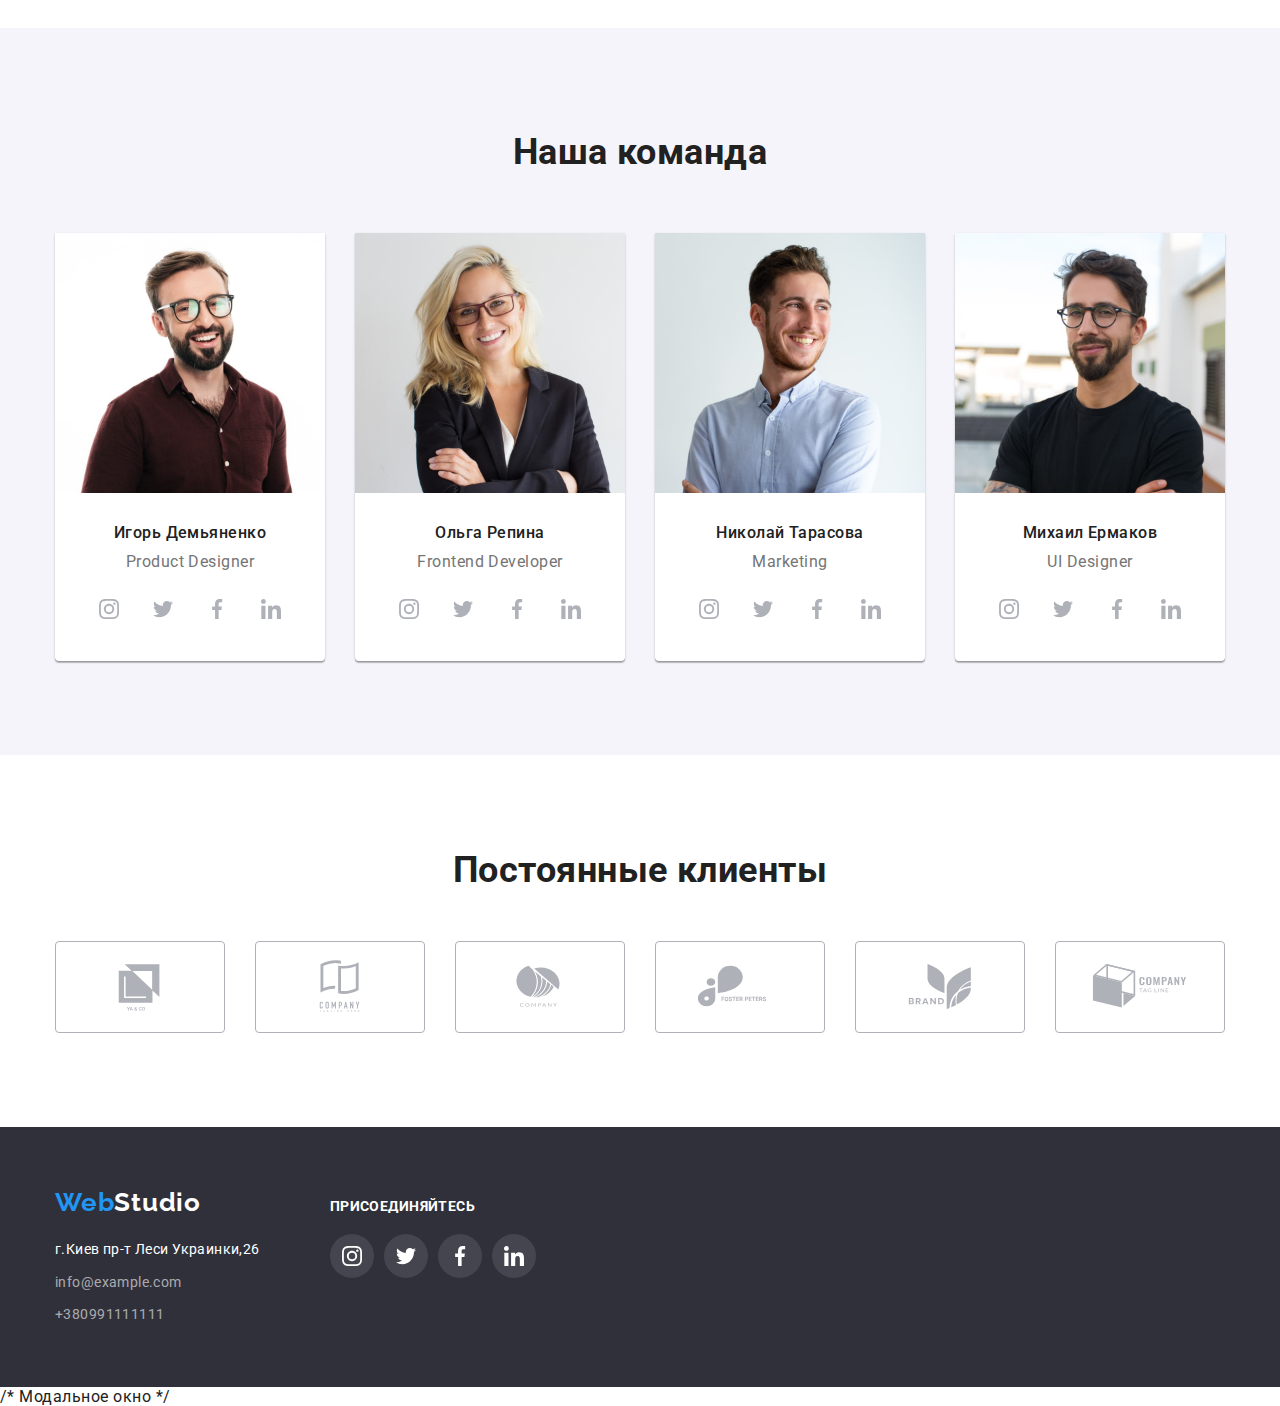
==== commit 953bdf3b: "Сделал 5е ДЗ" ====
--- a/index.html
+++ b/index.html
@@ -56,7 +56,7 @@
         <section class="hero">
             <div class="container">
                 <h1 class="hero-title">ЭФФЕКТИВНЫЕ РЕШЕНИЯ<br> ДЛЯ ВАШЕГО БИЗНЕСА</h1>
-                <button class=" hero-button" type="button">Заказать услугу</button>
+                <button class=" hero-button" type="button" data-modal-open>Заказать услугу</button>
             </div>
         </section>
         <section class="section">
@@ -420,6 +420,17 @@
             </div>
         </div>
     </footer>
+    /* Модальное окно */
+    <div class="backdrop is-hidden" data-modal="">
+        <div class="modal">
+            <button type="button" class="close-btn" data-modal-close="">
+                <svg width="11" height="11">
+                    <use href="./images/icons.svg#icon-close"></use>
+                </svg>
+            </button>
+        </div>
+    </div>
+    <script src=" ./js/modal.js"> </script>
 </body>
 
 </html>--- a/CSS/styles.css
+++ b/CSS/styles.css
@@ -28,6 +28,7 @@
    letter-spacing: 0.03em;
    color: var(--primary-text-color);
    background-color: var(--background-color);
+   
 }
 .link:hover{
     color: var(--accent-text-color);
@@ -73,9 +74,7 @@
     color: var(--accent-text-color);
     ;
 }
-.link{
-    text-decoration: none;
-    }
+
   
 .logo {
     font-family: Raleway;
@@ -106,6 +105,7 @@
 font-size: 14px;
 line-height: 1.14;
 letter-spacing: 0.02em;
+transition: color 250ms cubic-bezier(0.4, 0, 0.2, 1);
 
 
 }
@@ -241,7 +241,9 @@
     color: var(--primary-text-color);
     background-color: #f5f4fa;
     cursor: pointer;
-    
+    transition: color 250ms cubic-bezier(0.4, 0, 0.2, 1),
+    background-color 250ms cubic-bezier(0.4, 0, 0.2, 1),
+    box-shadow  250ms cubic-bezier(0.4, 0, 0.2, 1);
 }
 
 .filter-button:hover,
@@ -340,6 +342,7 @@
 }
 .link{
    text-decoration: none;
+   transition: color 250ms cubic-bezier(0.4, 0, 0.2, 1);
 }
 .Studio{
     color: #FFFFFF;
@@ -514,6 +517,7 @@
 }
 .thumb-icons {
     justify-content: center;
+    transition: fill 250ms cubic-bezier(0.4, 0, 0.2, 1);
 }
 
 
@@ -571,6 +575,7 @@
     height: 92px;
     margin-right: 30px;
     list-style: none;
+    transition: 250ms cubic-bezier(0.4, 0, 0.2, 1);
 }
 
 .clients-logo:last-child {
@@ -586,6 +591,8 @@
     width: 100%;
     height: 100%;
     fill: #afb1b8;
+    transition: color 250ms cubic-bezier(0.4, 0, 0.2, 1),
+    border-color 250ms cubic-bezier(0.4, 0, 0.2, 1);
 }
 
 .clients-logo-icon:hover ,
@@ -652,11 +659,20 @@
 }
 .social-footer-link {
     display: flex;
-}
+    transition: background-color 250ms cubic-bezier(0.4, 0, 0.2, 1),
+    color 250ms cubic-bezier(0.4, 0, 0.2, 1);
+}
+
+
 .link {
     text-decoration: none;
-}
-
+    transition: color 250ms cubic-bezier(0.4, 0, 0.2, 1);
+}
+.projects-link{
+        transition: 250ms cubic-bezier(0.4, 0, 0.2, 1);
+            transition: box-shadow 250ms cubic-bezier(0.4, 0, 0.2, 1);
+                
+    }
 
 .social-footer-iteam:hover,
 .social-footer-iteam:focus {
@@ -700,6 +716,8 @@
     border-radius: 50%;
     align-items:center ;
     justify-content: center;
+    transition: background-color 250ms cubic-bezier(0.4, 0, 0.2, 1),
+    fill 250ms cubic-bezier(0.4, 0, 0.2, 1);
 }
 .footer-container{
     display: flex;
@@ -715,6 +733,7 @@
 }
 .worker-icon{
     fill: #AFB1B8;
+    transition: fill 250ms cubic-bezier(0.4, 0, 0.2, 1);
 }
 
 .worker-media-list-icon:hover .worker-icon,
@@ -760,4 +779,93 @@
     text-transform: uppercase;
     color: var(--background-color);
     background-color: rgba(47, 48, 58, 0.8);
-}+}
+.projects-link.link:hover .projects-descr,
+.projects-link.link:focus .projects-descr{
+    transform: translateY(0%);
+    transition-duration: 250ms;
+}
+.projects-overlayy{
+    position: relative;
+    overflow: hidden;
+    }
+.projects-descr{
+    position: absolute;
+    top: 0;
+    left: 0;
+    font-weight:400 ;
+    font-size: 18px;
+    line-height: 1.56;
+    color: var(--background-color);
+    background: rgba(33, 150, 243, 0.9);
+    transform: translateY(100%);
+    transition: transform 250ms cubic-bezier(0.4, 0, 0.2, 1);
+    padding: 63px 24px;
+
+    }
+    /* Модальное окно */
+    .backdrop {
+    position: fixed;
+    top: 0;
+    left: 0;
+    width: 100%;
+    height: 100%;
+    background-color: rgba(0, 0, 0, 0.2);
+    transition: opacity 500ms cubic-bezier(0.4, 0, 0.2, 1),
+    visibility 500ms cubic-bezier(0.4, 0, 0.2, 1),
+    pointer-events 500ms cubic-bezier(0.4, 0, 0.2, 1);
+}
+
+.backdrop.is-hidden {
+ opacity:0 ;
+ visibility: hidden;
+ pointer-events: none;
+}
+
+.backdrop.is-hidden .modal {
+    transform: scaleY(0);
+}
+
+.modal{
+position: relative;
+top: 50%;
+left: 50%;
+transform: scaleY(1);
+transform: translate(-50%, -50%);
+width: 528px;
+height: 581px; 
+background-color:var(--background-color); 
+opacity: 1;
+transition: transform 250ms cubic-bezier(0.4, 0, 0.2, 1);
+box-shadow: 0px 1px 3px rgba(0, 0, 0, 0.12), 0px 1px 1px rgba(0, 0, 0, 0.14), 0px 2px 1px rgba(0, 0, 0, 0.2);
+border-radius: 4px;
+animation: animate125 3000ms infinite 1000ms;
+}
+
+.modal::before {
+    content: "";
+    transform: scale(1.25);
+}
+
+.close-btn {
+    position: absolute;
+    display: flex;
+    cursor: pointer;
+    align-items: center;
+    justify-content: center;
+    border:  1px solid #0000001a;
+    width: 30px;
+    height: 30px;
+    border-radius: 50%; 
+    background-color: var(--background-color);  
+}
+
+.modal>.close-btn {
+    position: absolute;
+    top: 0;
+    right: 0;
+    margin: 0;
+    margin-top: 8px;
+    margin-right: 8px;
+}
+ 